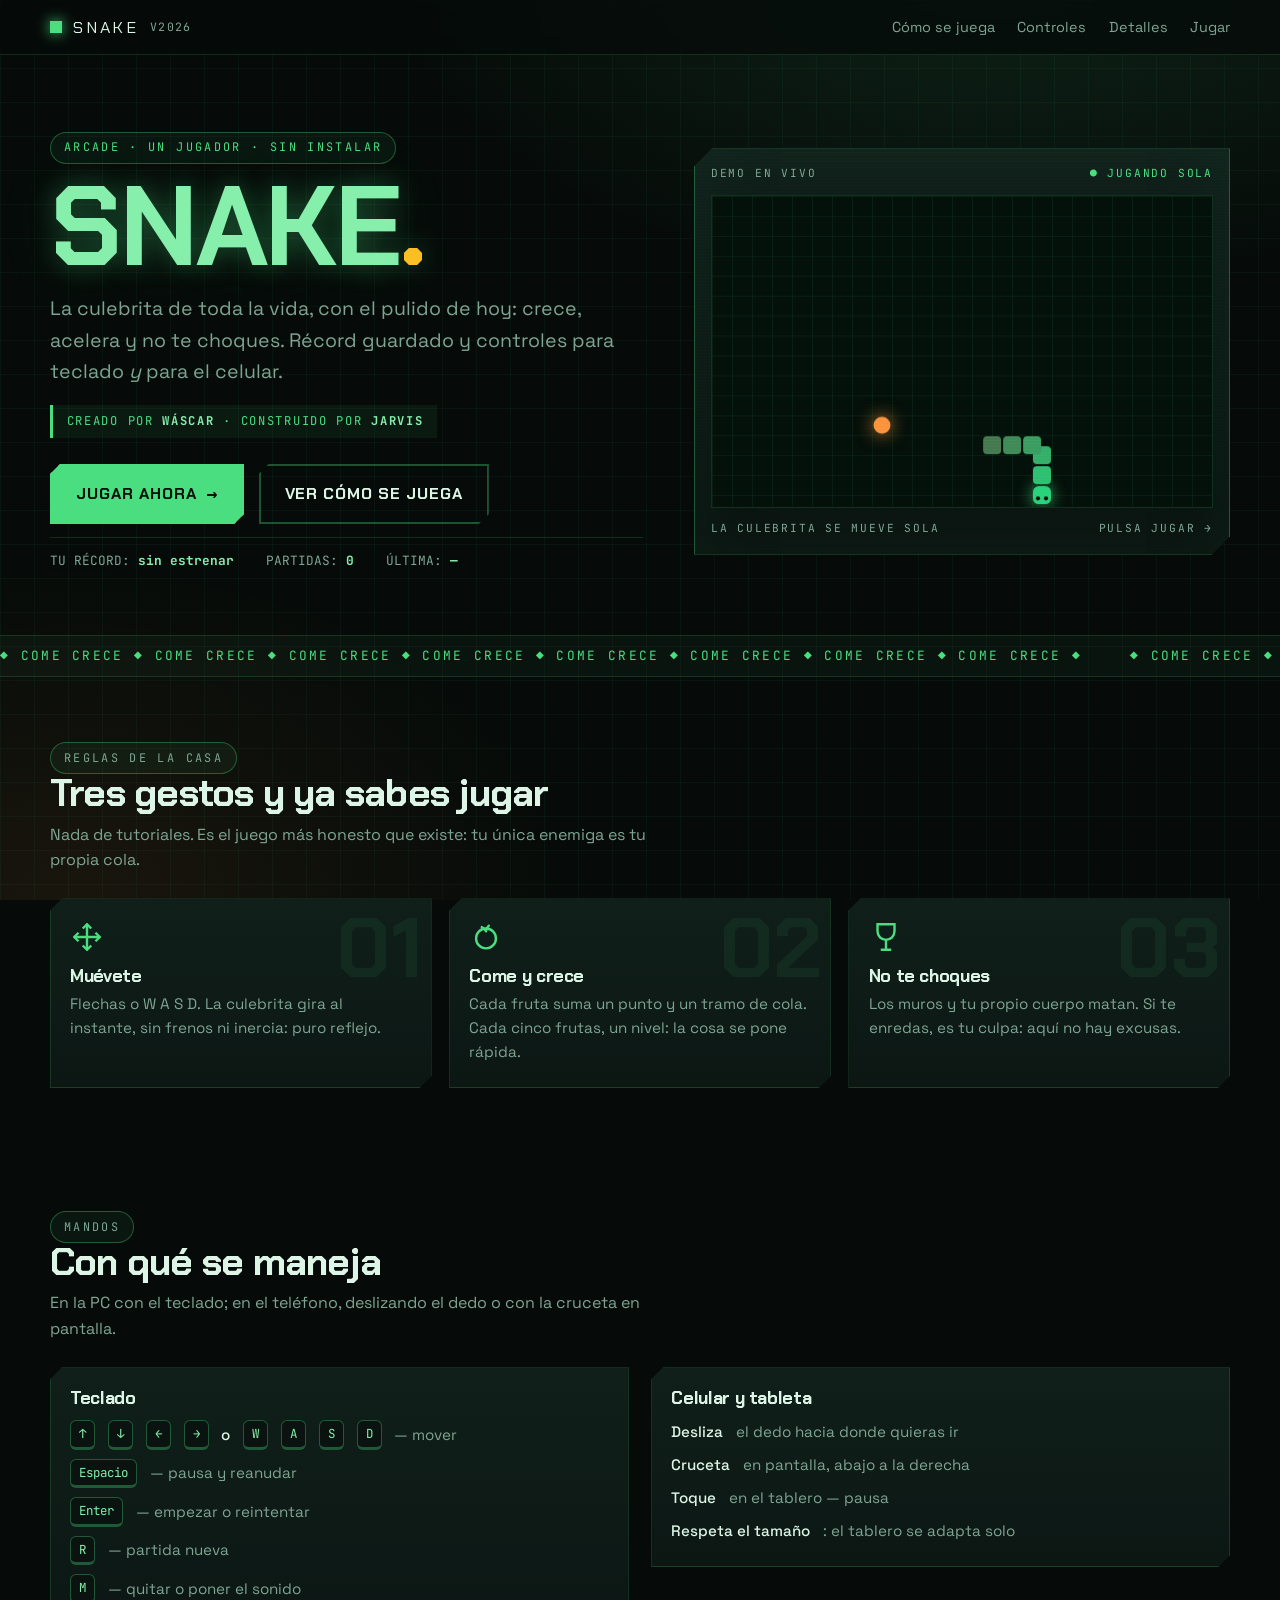
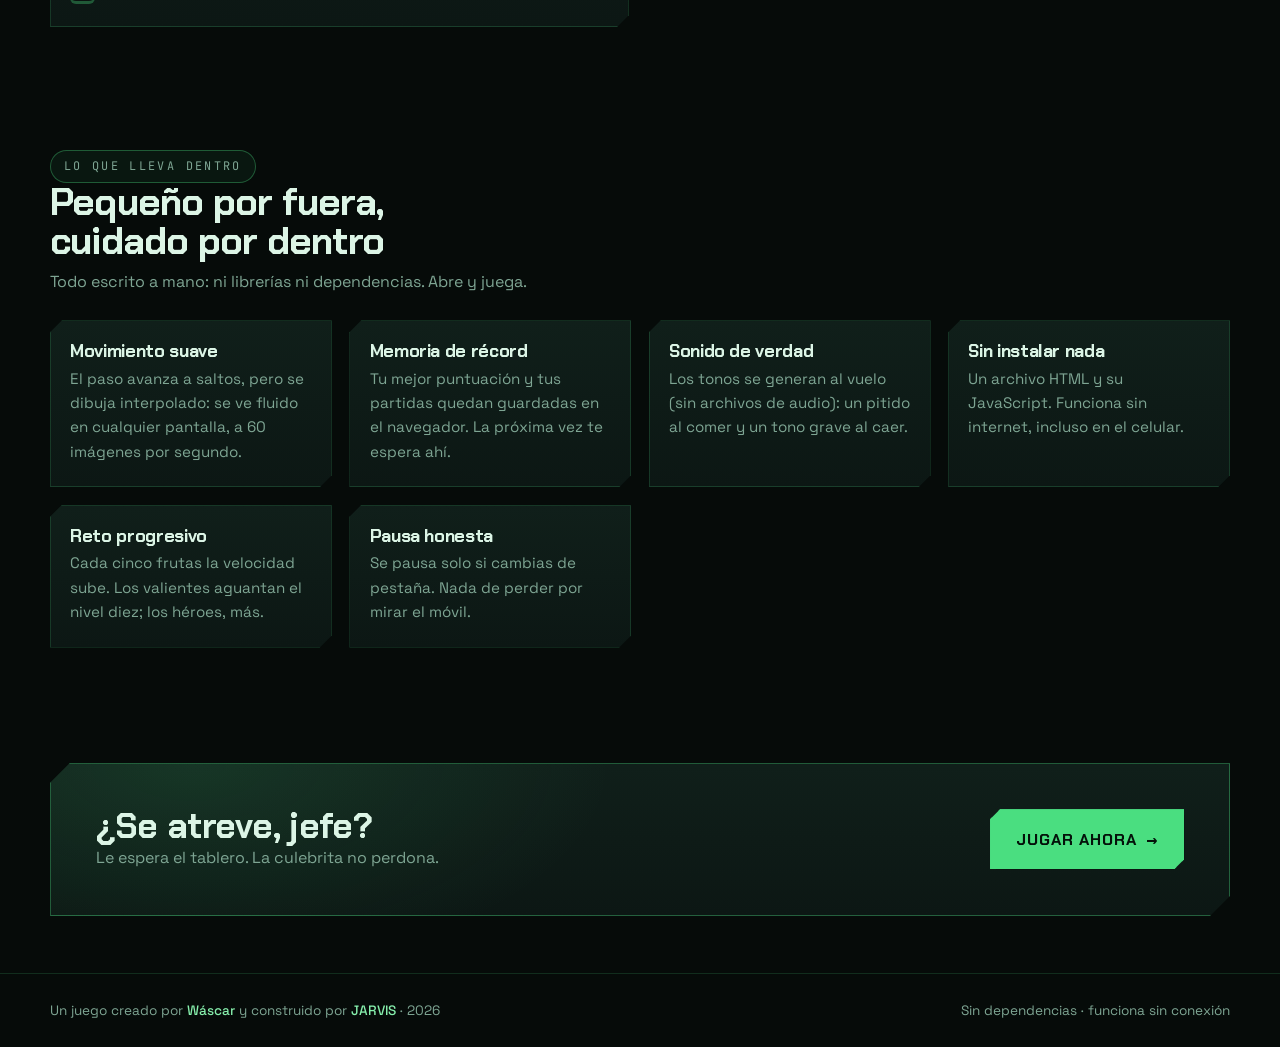
==== index.html @ d571e1b0 "SNAKE - La Culebrita: juego completo con presentacion, creado por Wascar y JARVIS" ====
<!DOCTYPE html>
<html lang="es">
<head>
<meta charset="utf-8">
<meta name="viewport" content="width=device-width, initial-scale=1">
<title>SNAKE · La Culebrita — juega ya</title>
<meta name="description" content="La culebrita clásica, pulida: velocidad progresiva, récord guardado y controles para teclado y celular. Un juego de JARVIS.">
<meta name="theme-color" content="#060b09">
<link rel="preconnect" href="https://fonts.googleapis.com">
<link rel="preconnect" href="https://fonts.gstatic.com" crossorigin>
<link href="https://fonts.googleapis.com/css2?family=Chakra+Petch:wght@600;700&family=Space+Grotesk:wght@400;500;700&family=JetBrains+Mono:wght@400;700&display=swap" rel="stylesheet">
<link rel="stylesheet" href="css/estilos.css">
<link rel="icon" href="data:image/svg+xml,<svg xmlns='http://www.w3.org/2000/svg' viewBox='0 0 100 100'><text y='.9em' font-size='90'>🐍</text></svg>">
</head>
<body>

<header class="barra">
  <div class="envoltura barra-interna">
    <p class="marca"><span class="punto" aria-hidden="true"></span> SNAKE <span style="color:var(--tenue);font-family:var(--mono);font-size:.72rem;letter-spacing:.12em">v2026</span></p>
    <nav aria-label="Secciones">
      <a href="#como">Cómo se juega</a>
      <a href="#controles">Controles</a>
      <a href="#detalles">Detalles</a>
      <a href="juego.html">Jugar</a>
    </nav>
  </div>
</header>

<main>
  <!-- ===== HERO ===== -->
  <section class="envoltura heroe">
    <div class="aparece">
      <p class="etiqueta">Arcade · un jugador · sin instalar</p>
      <h1 class="titulo-grande">SNAKE<span>.</span></h1>
      <p class="bajada">
        La culebrita de toda la vida, con el pulido de hoy: crece, acelera y no te
        choques. Récord guardado y controles para teclado <em>y</em> para el celular.
      </p>

      <p class="firma">
        Creado por <strong>Wáscar</strong> · construido por <strong>JARVIS</strong>
      </p>

      <div class="acciones">
        <a class="boton" href="juego.html">
          Jugar ahora <span class="flecha" aria-hidden="true">→</span>
        </a>
        <a class="boton secundario" href="#como">Ver cómo se juega</a>
      </div>

      <div class="tira-datos">
        <span>TU RÉCORD: <b id="dato-record">—</b></span>
        <span>PARTIDAS: <b id="dato-partidas">0</b></span>
        <span>ÚLTIMA: <b id="dato-ultima">—</b></span>
      </div>
    </div>

    <div class="marco-demo aparece retardo-2">
      <div class="rotulo">
        <span>demo en vivo</span>
        <span class="vivo">● jugando sola</span>
      </div>
      <canvas id="demo" width="640" height="400" aria-label="Demostración automática del juego de la culebrita"></canvas>
      <div class="rotulo" style="padding-top:.7rem;padding-bottom:0">
        <span>la culebrita se mueve sola</span>
        <span>pulsa jugar →</span>
      </div>
    </div>
  </section>

  <!-- ===== CINTA ===== -->
  <div class="cinta" aria-hidden="true">
    <div class="cinta-interna" id="cinta">
      <span>◆ come crece ◆ come crece ◆ come crece ◆ come crece ◆ come crece ◆ come crece ◆ come crece ◆ come crece ◆</span>
      <span>◆ come crece ◆ come crece ◆ come crece ◆ come crece ◆ come crece ◆ come crece ◆ come crece ◆ come crece ◆</span>
    </div>
  </div>

  <!-- ===== CÓMO SE JUEGA ===== -->
  <section class="envoltura" id="como">
    <div class="cabeza-seccion">
      <p class="etiqueta">Reglas de la casa</p>
      <h2>Tres gestos y ya sabes jugar</h2>
      <p>Nada de tutoriales. Es el juego más honesto que existe: tu única enemiga es tu propia cola.</p>
    </div>

    <div class="rejilla-3">
      <article class="tarjeta">
        <span class="numero" aria-hidden="true">01</span>
        <svg class="icono" viewBox="0 0 24 24" fill="none" stroke="currentColor" stroke-width="1.7" aria-hidden="true">
          <path d="M12 3v18M3 12h18" stroke-linecap="round"/>
          <path d="M12 3l-3 3M12 3l3 3M12 21l-3-3M12 21l3-3M3 12l3-3M3 12l3 3M21 12l-3-3M21 12l-3 3"/>
        </svg>
        <h3>Muévete</h3>
        <p>Flechas o W A S D. La culebrita gira al instante, sin frenos ni inercia: puro reflejo.</p>
      </article>

      <article class="tarjeta">
        <span class="numero" aria-hidden="true">02</span>
        <svg class="icono" viewBox="0 0 24 24" fill="none" stroke="currentColor" stroke-width="1.7" aria-hidden="true">
          <circle cx="12" cy="13" r="7"/><path d="M12 8c0-2 1-3 2-4M12 8c-.6-1.6-1.6-2.4-3-3" stroke-linecap="round"/>
        </svg>
        <h3>Come y crece</h3>
        <p>Cada fruta suma un punto y un tramo de cola. Cada cinco frutas, un nivel: la cosa se pone rápida.</p>
      </article>

      <article class="tarjeta">
        <span class="numero" aria-hidden="true">03</span>
        <svg class="icono" viewBox="0 0 24 24" fill="none" stroke="currentColor" stroke-width="1.7" aria-hidden="true">
          <path d="M6 3h12v5a6 6 0 0 1-12 0V3Z"/><path d="M9 21h6M12 14v7" stroke-linecap="round"/>
        </svg>
        <h3>No te choques</h3>
        <p>Los muros y tu propio cuerpo matan. Si te enredas, es tu culpa: aquí no hay excusas.</p>
      </article>
    </div>
  </section>

  <!-- ===== CONTROLES ===== -->
  <section class="envoltura" id="controles">
    <div class="cabeza-seccion">
      <p class="etiqueta">Mandos</p>
      <h2>Con qué se maneja</h2>
      <p>En la PC con el teclado; en el teléfono, deslizando el dedo o con la cruceta en pantalla.</p>
    </div>

    <div class="rejilla-2">
      <div class="tarjeta">
        <h3>Teclado</h3>
        <ul class="lista-teclas" style="margin-top:.8rem">
          <li><kbd>↑</kbd><kbd>↓</kbd><kbd>←</kbd><kbd>→</kbd> <b>o</b> <kbd>W</kbd><kbd>A</kbd><kbd>S</kbd><kbd>D</kbd> — mover</li>
          <li><kbd>Espacio</kbd> — pausa y reanudar</li>
          <li><kbd>Enter</kbd> — empezar o reintentar</li>
          <li><kbd>R</kbd> — partida nueva</li>
          <li><kbd>M</kbd> — quitar o poner el sonido</li>
        </ul>
      </div>
      <div class="tarjeta">
        <h3>Celular y tableta</h3>
        <ul class="lista-teclas" style="margin-top:.8rem">
          <li><b>Desliza</b> el dedo hacia donde quieras ir</li>
          <li><b>Cruceta</b> en pantalla, abajo a la derecha</li>
          <li><b>Toque</b> en el tablero — pausa</li>
          <li><b>Respeta el tamaño</b>: el tablero se adapta solo</li>
        </ul>
      </div>
    </div>
  </section>

  <!-- ===== DETALLES ===== -->
  <section class="envoltura" id="detalles">
    <div class="cabeza-seccion">
      <p class="etiqueta">Lo que lleva dentro</p>
      <h2>Pequeño por fuera, cuidado por dentro</h2>
      <p>Todo escrito a mano: ni librerías ni dependencias. Abre y juega.</p>
    </div>

    <div class="rejilla-3">
      <article class="tarjeta">
        <h3>Movimiento suave</h3>
        <p>El paso avanza a saltos, pero se dibuja interpolado: se ve fluido en cualquier pantalla, a 60 imágenes por segundo.</p>
      </article>
      <article class="tarjeta">
        <h3>Memoria de récord</h3>
        <p>Tu mejor puntuación y tus partidas quedan guardadas en el navegador. La próxima vez te espera ahí.</p>
      </article>
      <article class="tarjeta">
        <h3>Sonido de verdad</h3>
        <p>Los tonos se generan al vuelo (sin archivos de audio): un pitido al comer y un tono grave al caer.</p>
      </article>
      <article class="tarjeta">
        <h3>Sin instalar nada</h3>
        <p>Un archivo HTML y su JavaScript. Funciona sin internet, incluso en el celular.</p>
      </article>
      <article class="tarjeta">
        <h3>Reto progresivo</h3>
        <p>Cada cinco frutas la velocidad sube. Los valientes aguantan el nivel diez; los héroes, más.</p>
      </article>
      <article class="tarjeta">
        <h3>Pausa honesta</h3>
        <p>Se pausa solo si cambias de pestaña. Nada de perder por mirar el móvil.</p>
      </article>
    </div>
  </section>

  <!-- ===== CTA ===== -->
  <section class="envoltura">
    <div class="cta-final">
      <div>
        <h2>¿Se atreve, jefe?</h2>
        <p>Le espera el tablero. La culebrita no perdona.</p>
      </div>
      <a class="boton" href="juego.html">Jugar ahora <span class="flecha" aria-hidden="true">→</span></a>
    </div>
  </section>
</main>

<footer class="pie">
  <div class="envoltura pie-interno">
    <span>Un juego creado por <strong>Wáscar</strong> y construido por <strong>JARVIS</strong> · 2026</span>
    <span>Sin dependencias · funciona sin conexión</span>
  </div>
</footer>

<script src="js/demo.js" defer></script>
</body>
</html>
---- css/estilos.css ----
/* ============================================================
   SNAKE · La Culebrita — hoja de estilos de la presentación
   Tema: "fósforo" (arcade de fósforo verde, reinterpretado)
   ============================================================ */

@layer reset, base, layout, comps, util;

/* ---------- reset ---------- */
@layer reset {
  *, *::before, *::after { box-sizing: border-box; }
  * { margin: 0; padding: 0; }
  html { -webkit-text-size-adjust: 100%; }
  img, canvas, svg { display: block; max-width: 100%; }
  button, a { font: inherit; color: inherit; }
  ul { list-style: none; }
}

/* ---------- variables y base ---------- */
@layer base {
  :root {
    --fondo:        #060b09;
    --fondo-2:      #0a1310;
    --panel:        #0c1714;
    --panel-alto:   #101f1a;
    --fosforo:      #4ade80;
    --fosforo-suave:#86efac;
    --fosforo-hondo: #14532d;
    --ambar:        #fbbf24;
    --naranja:      #fb923c;
    --texto:        #dcf5e6;
    --tenue:        #7ea593;
    --linea:        rgba(74, 222, 128, .16);
    --linea-fuerte: rgba(74, 222, 128, .34);
    --sombra-dura:  6px 6px 0 rgba(4, 10, 7, .9);
    --display: "Chakra Petch", "Segoe UI", sans-serif;
    --cuerpo:  "Space Grotesk", "Segoe UI", system-ui, sans-serif;
    --mono:    "JetBrains Mono", ui-monospace, "Cascadia Mono", monospace;
  }

  html { scroll-behavior: smooth; }

  body {
    font-family: var(--cuerpo);
    color: var(--texto);
    background: var(--fondo);
    line-height: 1.6;
    overflow-x: hidden;
    touch-action: manipulation;      /* sin zoom por doble toque en el móvil */
    /* fondo: rejilla sutil + dos manchas de fósforo */
    background-image:
      radial-gradient(900px 520px at 78% -8%, rgba(74, 222, 128, .13), transparent 70%),
      radial-gradient(700px 480px at 6% 100%, rgba(251, 146, 60, .08), transparent 70%),
      linear-gradient(rgba(74, 222, 128, .045) 1px, transparent 1px),
      linear-gradient(90deg, rgba(74, 222, 128, .045) 1px, transparent 1px);
    background-size: auto, auto, 34px 34px, 34px 34px;
    background-attachment: fixed;
  }

  h1, h2, h3 {
    font-family: var(--display);
    font-weight: 700;
    line-height: 1.02;
    letter-spacing: -.02em;
    text-wrap: balance;
  }

  a { text-decoration: none; }

  ::selection { background: var(--fosforo); color: #04120a; }

  :focus-visible {
    outline: 3px solid var(--ambar);
    outline-offset: 3px;
    border-radius: 2px;
  }
}

/* ---------- layout ---------- */
@layer layout {
  .envoltura {
    width: min(1180px, 100% - 2.5rem);
    margin-inline: auto;
  }

  header.barra {
    position: sticky;
    top: 0;
    z-index: 20;
    backdrop-filter: blur(10px);
    background: color-mix(in srgb, var(--fondo) 78%, transparent);
    border-bottom: 1px solid var(--linea);
  }

  .barra-interna {
    display: flex;
    align-items: center;
    justify-content: space-between;
    gap: 1rem;
    padding-block: .85rem;
  }

  .marca {
    display: flex;
    align-items: center;
    gap: .7rem;
    font-family: var(--display);
    font-size: 1.05rem;
    letter-spacing: .16em;
    text-transform: uppercase;
  }

  .marca .punto {
    width: 12px; height: 12px;
    background: var(--fosforo);
    box-shadow: 0 0 14px var(--fosforo);
    animation: latido 2.4s ease-in-out infinite;
  }

  .barra nav { display: flex; gap: 1.4rem; font-size: .9rem; color: var(--tenue); }
  .barra nav a { transition: color .18s ease; }
  .barra nav a:hover { color: var(--fosforo); }

  .heroe {
    display: grid;
    grid-template-columns: 1.05fr .95fr;
    align-items: center;
    gap: clamp(1.5rem, 4vw, 3.5rem);
    padding-block: clamp(2.5rem, 6vw, 5rem) clamp(2rem, 5vw, 4rem);
  }

  .rejilla-3 {
    display: grid;
    grid-template-columns: repeat(auto-fit, minmax(250px, 1fr));
    gap: 1.1rem;
  }

  .rejilla-2 {
    display: grid;
    grid-template-columns: repeat(auto-fit, minmax(300px, 1fr));
    gap: 1.4rem;
    align-items: start;
  }

  section { padding-block: clamp(2.2rem, 5vw, 3.6rem); }

  footer.pie {
    border-top: 1px solid var(--linea);
    padding-block: 1.6rem;
    color: var(--tenue);
    font-size: .85rem;
  }
  .pie-interno { display: flex; flex-wrap: wrap; gap: .8rem 1.6rem; justify-content: space-between; }
}

/* ---------- componentes ---------- */
@layer comps {
  .etiqueta {
    display: inline-flex;
    align-items: center;
    gap: .55rem;
    font-family: var(--mono);
    font-size: .74rem;
    letter-spacing: .2em;
    text-transform: uppercase;
    color: var(--fosforo);
    border: 1px solid var(--linea-fuerte);
    border-radius: 999px;
    padding: .35rem .8rem;
    background: rgba(74, 222, 128, .06);
  }

  .titulo-grande {
    font-size: clamp(3.2rem, 11vw, 7rem);
    margin-block: .35rem .2rem;
    color: var(--fosforo-suave);
    text-shadow: 0 0 26px rgba(74, 222, 128, .35), 0 0 70px rgba(74, 222, 128, .12);
  }

  .titulo-grande span { color: var(--ambar); }

  .bajada {
    font-size: clamp(1rem, 2.2vw, 1.22rem);
    color: var(--tenue);
    max-width: 46ch;
    margin-top: .6rem;
  }

  /* autoría, bien visible (orden del jefe: recalcar que el creador es Wáscar) */
  .firma {
    display: inline-block;
    margin-top: 1.1rem;
    padding: .45rem .85rem;
    border-left: 3px solid var(--fosforo);
    background: rgba(74, 222, 128, .07);
    font-family: var(--mono);
    font-size: .76rem;
    letter-spacing: .14em;
    text-transform: uppercase;
    color: var(--fosforo);
  }
  .firma strong { color: var(--fosforo-suave); }
  .pie strong { color: var(--fosforo-suave); font-weight: 500; }

  .acciones { display: flex; flex-wrap: wrap; gap: .9rem; align-items: center; margin-top: 1.6rem; }

  .boton {
    display: inline-flex;
    align-items: center;
    gap: .6rem;
    font-family: var(--display);
    font-weight: 700;
    letter-spacing: .06em;
    text-transform: uppercase;
    padding: .95rem 1.5rem;
    border: 2px solid var(--fosforo);
    background: var(--fosforo);
    color: #04120a;
    box-shadow: var(--sombra-dura);
    cursor: pointer;
    transition: transform .14s ease, box-shadow .14s ease, background .14s ease, color .14s ease;
    clip-path: polygon(10px 0, 100% 0, 100% calc(100% - 10px), calc(100% - 10px) 100%, 0 100%, 0 10px);
  }
  .boton:hover {
    transform: translate(-3px, -3px);
    box-shadow: 9px 9px 0 rgba(4, 10, 7, .9), 0 0 30px rgba(74, 222, 128, .45);
  }
  .boton:active { transform: translate(2px, 2px); box-shadow: 3px 3px 0 rgba(4, 10, 7, .9); }

  .boton.secundario {
    background: transparent;
    color: var(--texto);
    border-color: var(--linea-fuerte);
    box-shadow: none;
  }
  .boton.secundario:hover {
    border-color: var(--fosforo);
    color: var(--fosforo);
    box-shadow: 0 0 24px rgba(74, 222, 128, .22);
    transform: translateY(-2px);
  }

  .boton .flecha { transition: transform .18s ease; }
  .boton:hover .flecha { transform: translateX(4px); }

  /* marco del panel del hero con la demo */
  .marco-demo {
    position: relative;
    border: 1px solid var(--linea-fuerte);
    background: linear-gradient(180deg, var(--panel-alto), var(--fondo-2));
    box-shadow: inset 0 0 60px rgba(74, 222, 128, .05), 0 30px 60px -30px rgba(0, 0, 0, .9);
    clip-path: polygon(18px 0, 100% 0, 100% calc(100% - 18px), calc(100% - 18px) 100%, 0 100%, 0 18px);
    padding: 1rem;
  }

  .marco-demo::before {
    content: "";
    position: absolute; inset: 0;
    background: repeating-linear-gradient(180deg, rgba(255,255,255,.045) 0 1px, transparent 1px 3px);
    pointer-events: none;
    mix-blend-mode: overlay;
  }

  .marco-demo .rotulo {
    display: flex; align-items: center; justify-content: space-between;
    font-family: var(--mono); font-size: .7rem; letter-spacing: .16em;
    text-transform: uppercase; color: var(--tenue);
    padding-bottom: .7rem;
  }
  .marco-demo .rotulo .vivo { color: var(--fosforo); }

  #demo { width: 100%; aspect-ratio: 16 / 10; border: 1px solid var(--linea); background: #04100a; }

  .tira-datos {
    display: flex; flex-wrap: wrap; gap: .6rem 2rem;
    font-family: var(--mono); font-size: .8rem; color: var(--tenue);
    padding-top: .8rem; border-top: 1px solid var(--linea);
    margin-top: .8rem;
  }
  .tira-datos b { color: var(--fosforo-suave); font-weight: 700; }

  .cabeza-seccion { max-width: 62ch; margin-bottom: 1.6rem; }
  .cabeza-seccion h2 { font-size: clamp(1.6rem, 4vw, 2.4rem); }
  .cabeza-seccion p { color: var(--tenue); margin-top: .5rem; }

  .tarjeta {
    position: relative;
    border: 1px solid var(--linea);
    background: linear-gradient(180deg, var(--panel-alto), var(--panel));
    padding: 1.3rem 1.2rem 1.4rem;
    overflow: hidden;
    transition: border-color .2s ease, transform .2s ease;
    clip-path: polygon(12px 0, 100% 0, 100% calc(100% - 12px), calc(100% - 12px) 100%, 0 100%, 0 12px);
  }
  .tarjeta:hover { border-color: var(--linea-fuerte); transform: translateY(-4px); }

  .tarjeta .numero {
    position: absolute; top: -1.1rem; right: .5rem;
    font-family: var(--display); font-size: 5.2rem; font-weight: 700;
    color: rgba(74, 222, 128, .07); pointer-events: none;
  }
  .tarjeta h3 { font-size: 1.12rem; margin-bottom: .4rem; }
  .tarjeta p { color: var(--tenue); font-size: .95rem; }
  .tarjeta .icono { width: 34px; height: 34px; margin-bottom: .8rem; color: var(--fosforo); }

  kbd {
    font-family: var(--mono); font-size: .78rem;
    background: var(--fondo-2); border: 1px solid var(--linea-fuerte);
    border-bottom-width: 3px; border-radius: 6px;
    padding: .18rem .5rem; color: var(--fosforo-suave);
  }

  .lista-teclas { display: grid; gap: .55rem; font-size: .95rem; }
  .lista-teclas li { display: flex; align-items: center; gap: .8rem; color: var(--tenue); }
  .lista-teclas li b { color: var(--texto); font-weight: 500; }

  .cta-final {
    border: 1px solid var(--linea-fuerte);
    background:
      radial-gradient(600px 300px at 12% 0%, rgba(74, 222, 128, .12), transparent 70%),
      linear-gradient(180deg, var(--panel-alto), var(--panel));
    padding: clamp(1.6rem, 4vw, 2.8rem);
    display: flex; flex-wrap: wrap; gap: 1.4rem;
    align-items: center; justify-content: space-between;
    clip-path: polygon(20px 0, 100% 0, 100% calc(100% - 20px), calc(100% - 20px) 100%, 0 100%, 0 20px);
  }
  .cta-final h2 { font-size: clamp(1.5rem, 4vw, 2.2rem); }
  .cta-final p { color: var(--tenue); }

  .cinta {
    border-block: 1px solid var(--linea);
    background: rgba(74, 222, 128, .04);
    overflow: hidden;
  }
  .cinta-interna {
    display: flex; gap: 3rem; white-space: nowrap;
    font-family: var(--mono); font-size: .8rem; letter-spacing: .18em;
    text-transform: uppercase; color: var(--fosforo);
    padding-block: .6rem;
    animation: deslizar 26s linear infinite;
  }
}

/* ---------- utilidades ---------- */
@layer util {
  .aparece { animation: surgir .7s both; }
  .retardo-1 { animation-delay: .1s; }
  .retardo-2 { animation-delay: .22s; }
  .retardo-3 { animation-delay: .34s; }
  .solo-lectores {
    position: absolute; width: 1px; height: 1px; overflow: hidden;
    clip-path: inset(50%); white-space: nowrap;
  }
}

@keyframes surgir {
  from { opacity: 0; transform: translateY(14px); }
  to   { opacity: 1; transform: none; }
}
@keyframes latido {
  0%, 100% { opacity: 1; }
  50%      { opacity: .35; }
}
@keyframes deslizar {
  from { transform: translateX(0); }
  to   { transform: translateX(-50%); }
}

@media (max-width: 880px) {
  .heroe { grid-template-columns: 1fr; }
  .barra nav { display: none; }
}

/* --- teléfono: botones cómodos con el pulgar y todo a una columna --- */
@media (max-width: 620px) {
  .envoltura { width: min(1180px, 100% - 1.6rem); }
  .barra-interna { padding-block: .6rem; }
  .marca { font-size: .9rem; }
  .titulo-grande { font-size: clamp(3.1rem, 21vw, 4.8rem); }
  .acciones { gap: .6rem; }
  .acciones .boton { flex: 1 1 100%; justify-content: center; }
  .tira-datos { gap: .3rem 1.1rem; font-size: .73rem; }
  .marco-demo { padding: .7rem; }
  #demo { aspect-ratio: 4 / 3; }
  .cta-final { padding: 1.3rem; }
  .cta-final .boton { flex: 1 1 100%; justify-content: center; }
  .pie-interno { flex-direction: column; }
}

@media (prefers-reduced-motion: reduce) {
  * { animation-duration: .001ms !important; animation-iteration-count: 1 !important; }
  html { scroll-behavior: auto; }
}
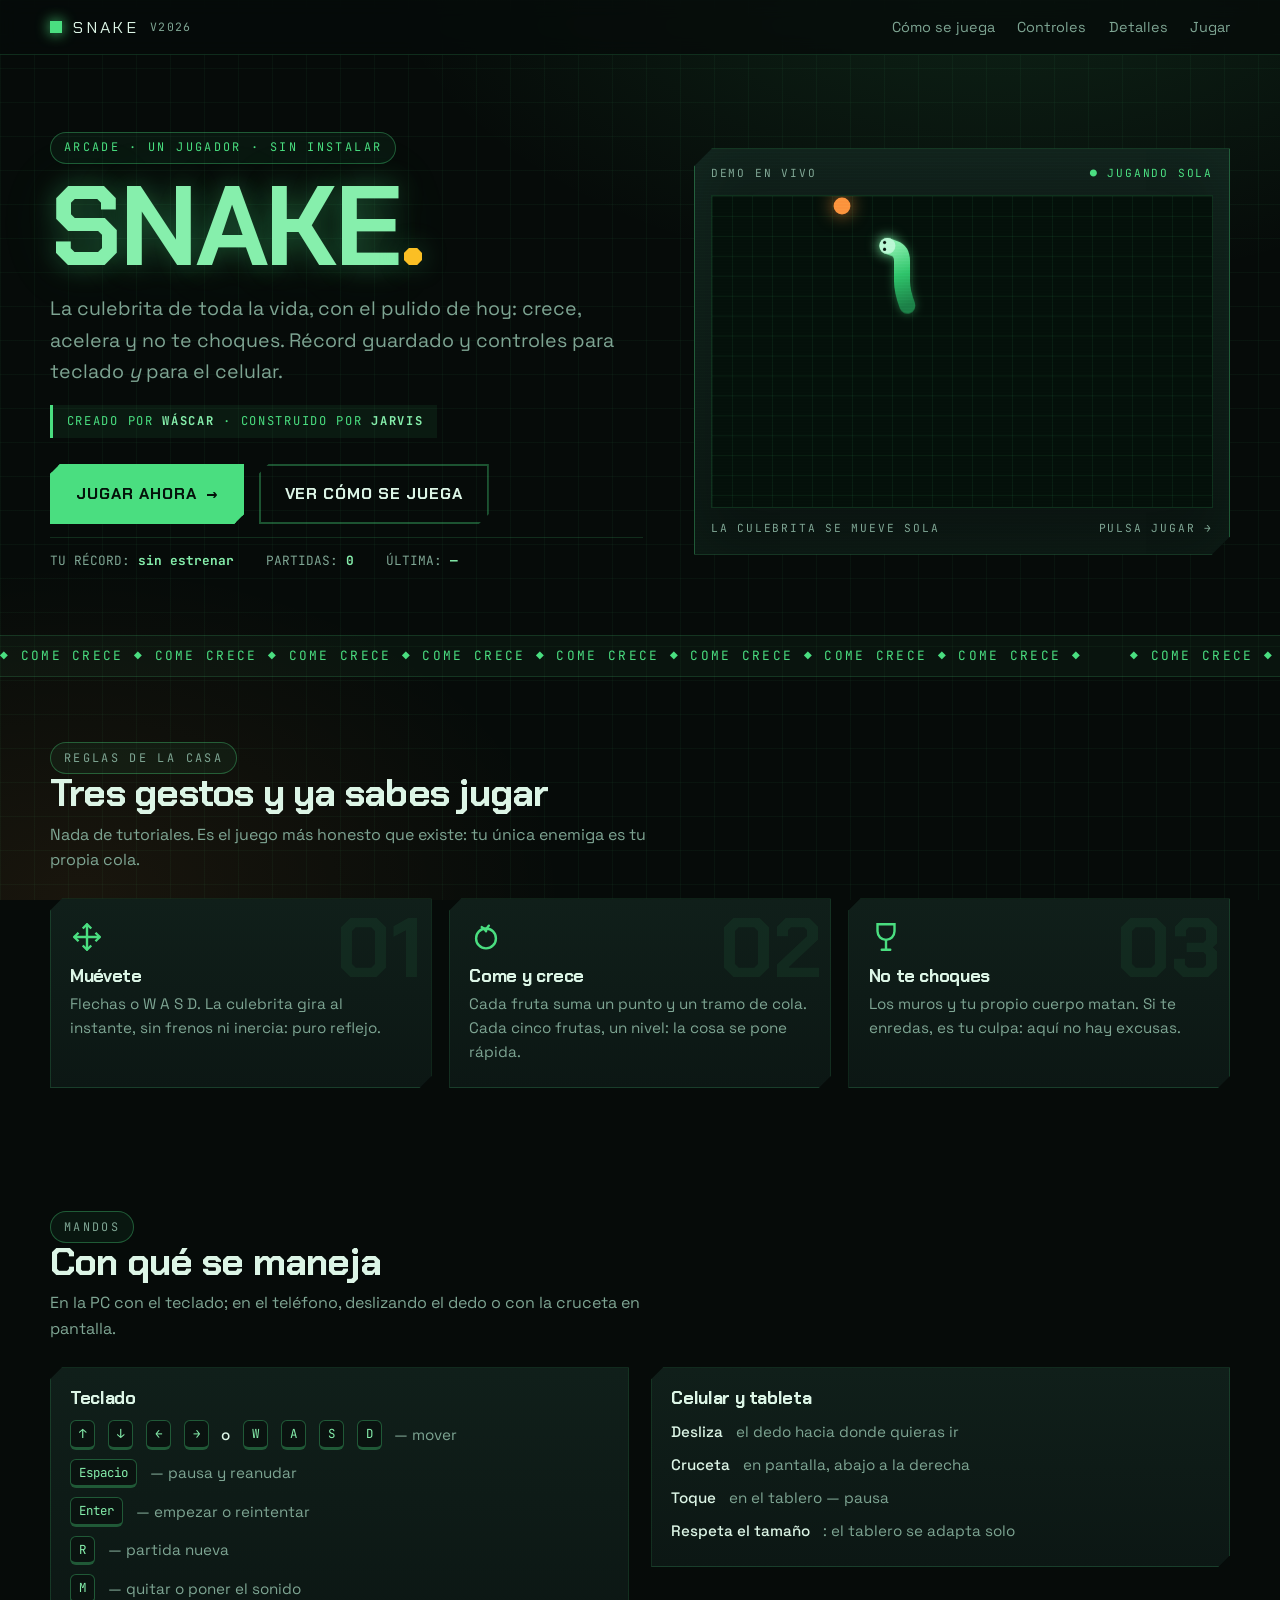
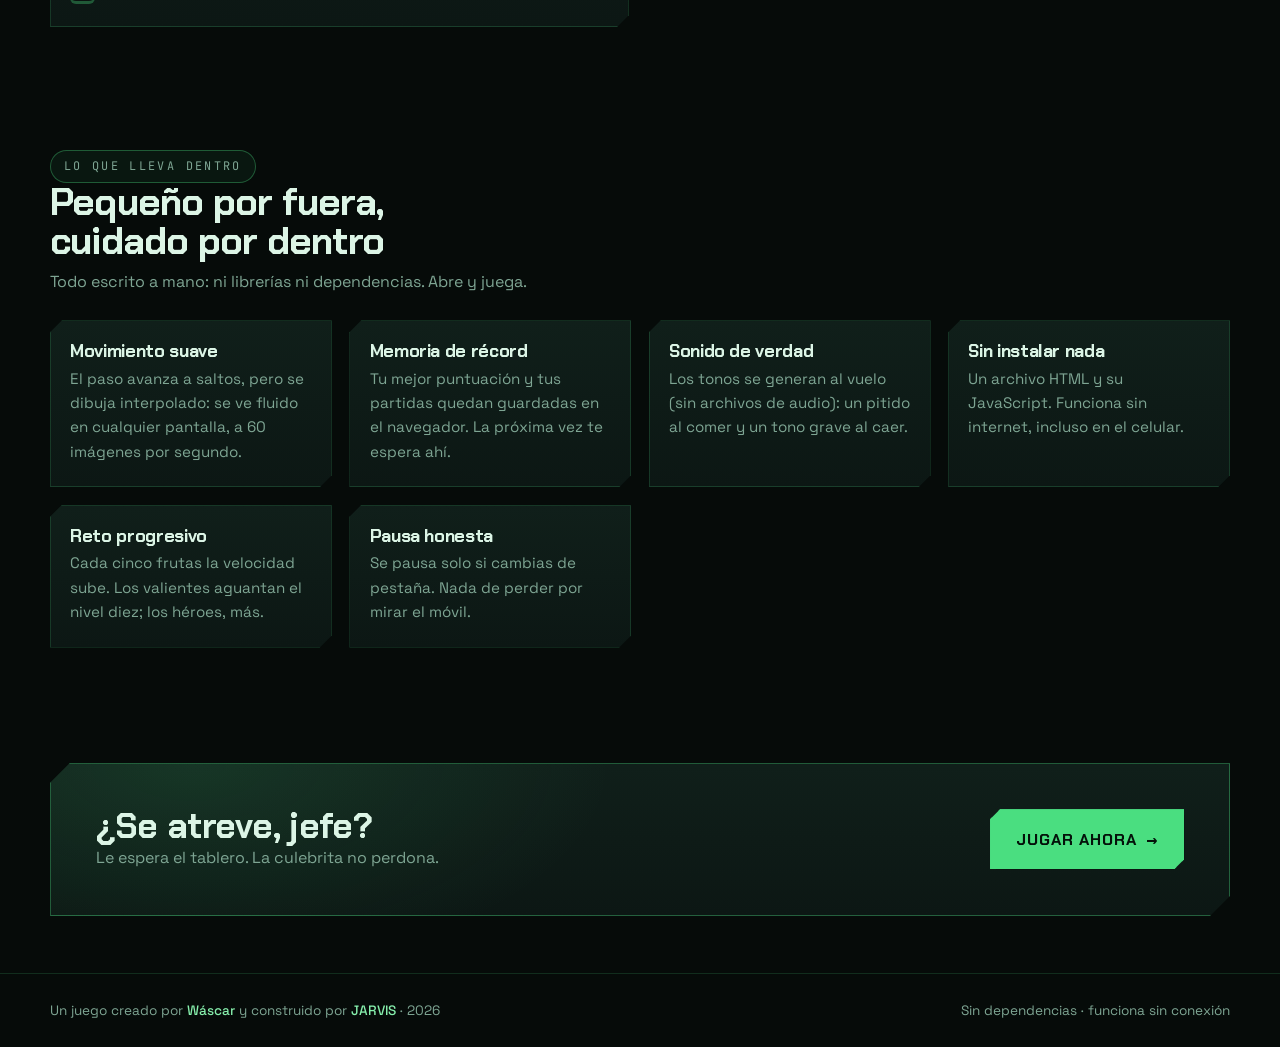
==== commit 2266db43: "Culebrita: cinta continua con curvas suaves y giro nacido en la cabeza" ====
--- a/index.html
+++ b/index.html
@@ -1,4 +1,4 @@
-<!DOCTYPE html>
+﻿<!DOCTYPE html>
 <html lang="es">
 <head>
 <meta charset="utf-8">
@@ -9,7 +9,7 @@
 <link rel="preconnect" href="https://fonts.googleapis.com">
 <link rel="preconnect" href="https://fonts.gstatic.com" crossorigin>
 <link href="https://fonts.googleapis.com/css2?family=Chakra+Petch:wght@600;700&family=Space+Grotesk:wght@400;500;700&family=JetBrains+Mono:wght@400;700&display=swap" rel="stylesheet">
-<link rel="stylesheet" href="css/estilos.css">
+<link rel="stylesheet" href="css/estilos.css?v=2">
 <link rel="icon" href="data:image/svg+xml,<svg xmlns='http://www.w3.org/2000/svg' viewBox='0 0 100 100'><text y='.9em' font-size='90'>🐍</text></svg>">
 </head>
 <body>
@@ -201,6 +201,6 @@
   </div>
 </footer>
 
-<script src="js/demo.js" defer></script>
+<script src="js/demo.js?v=2" defer></script>
 </body>
 </html>
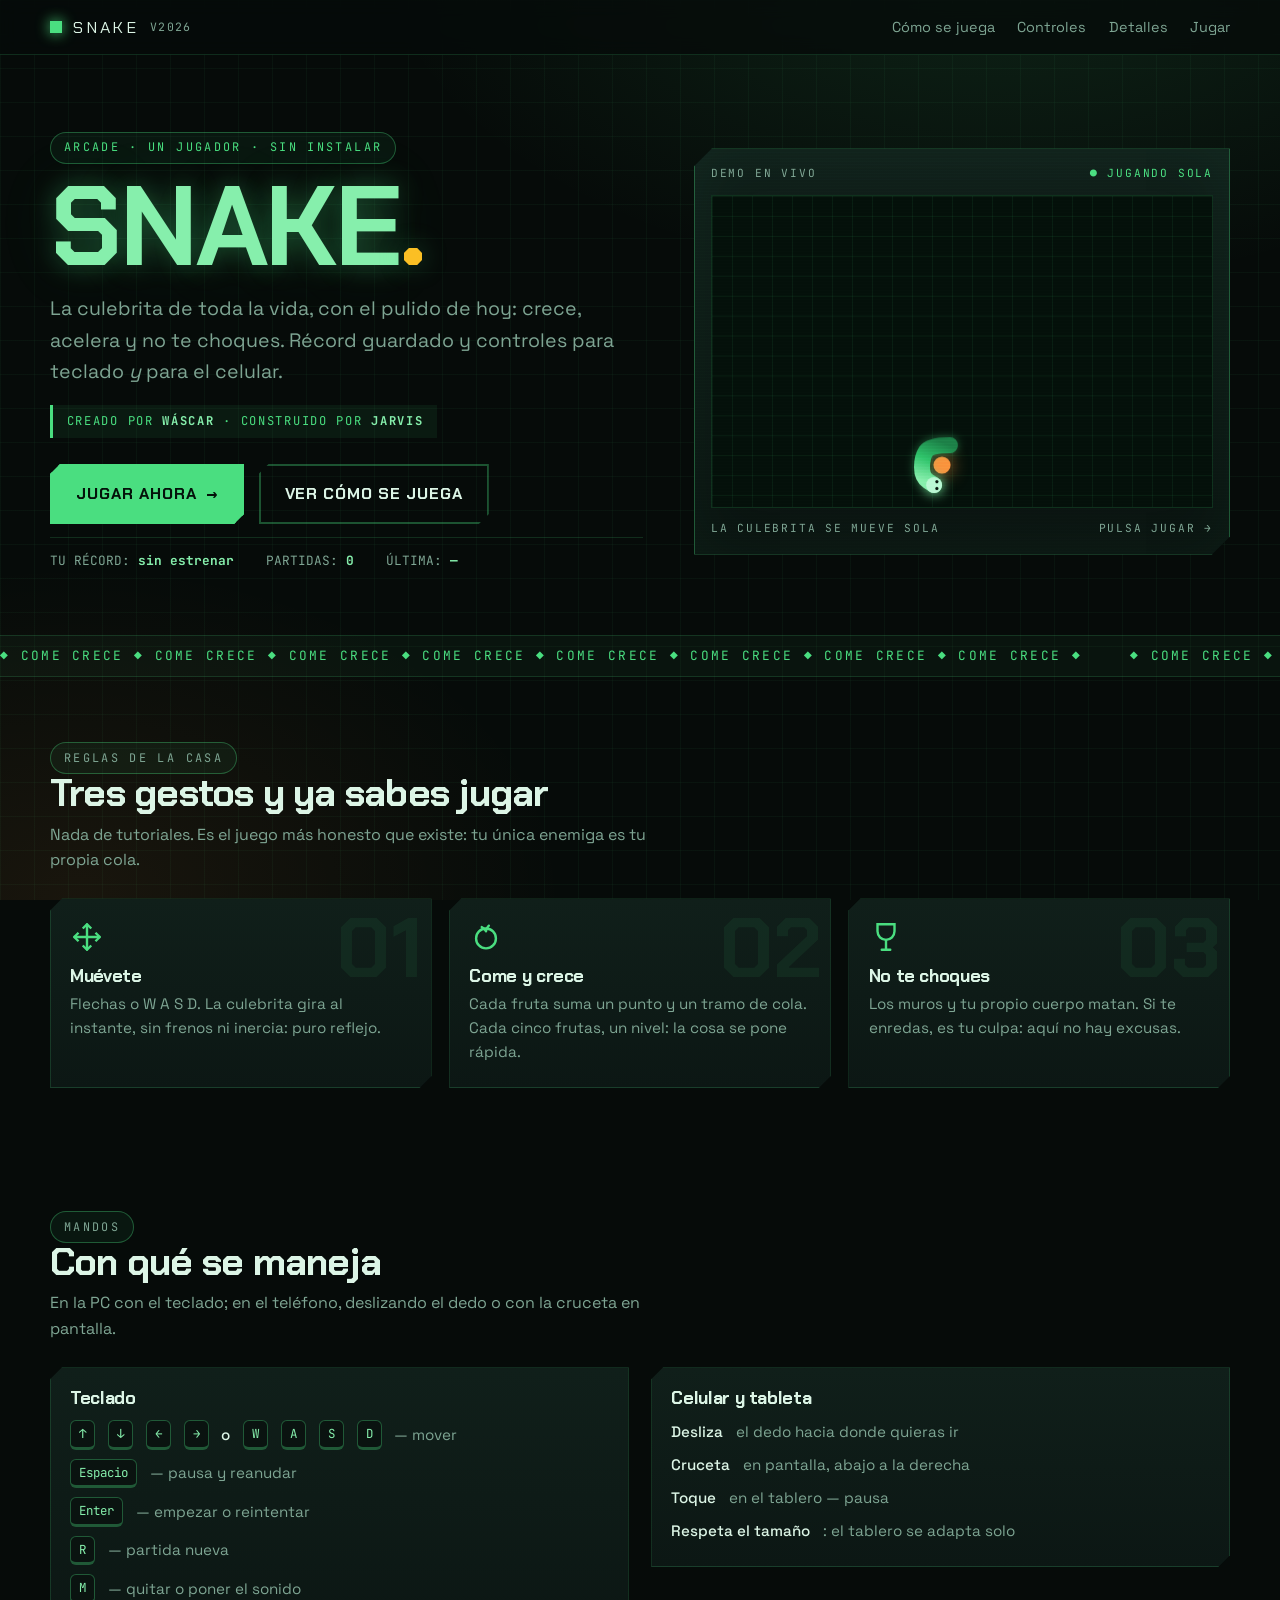
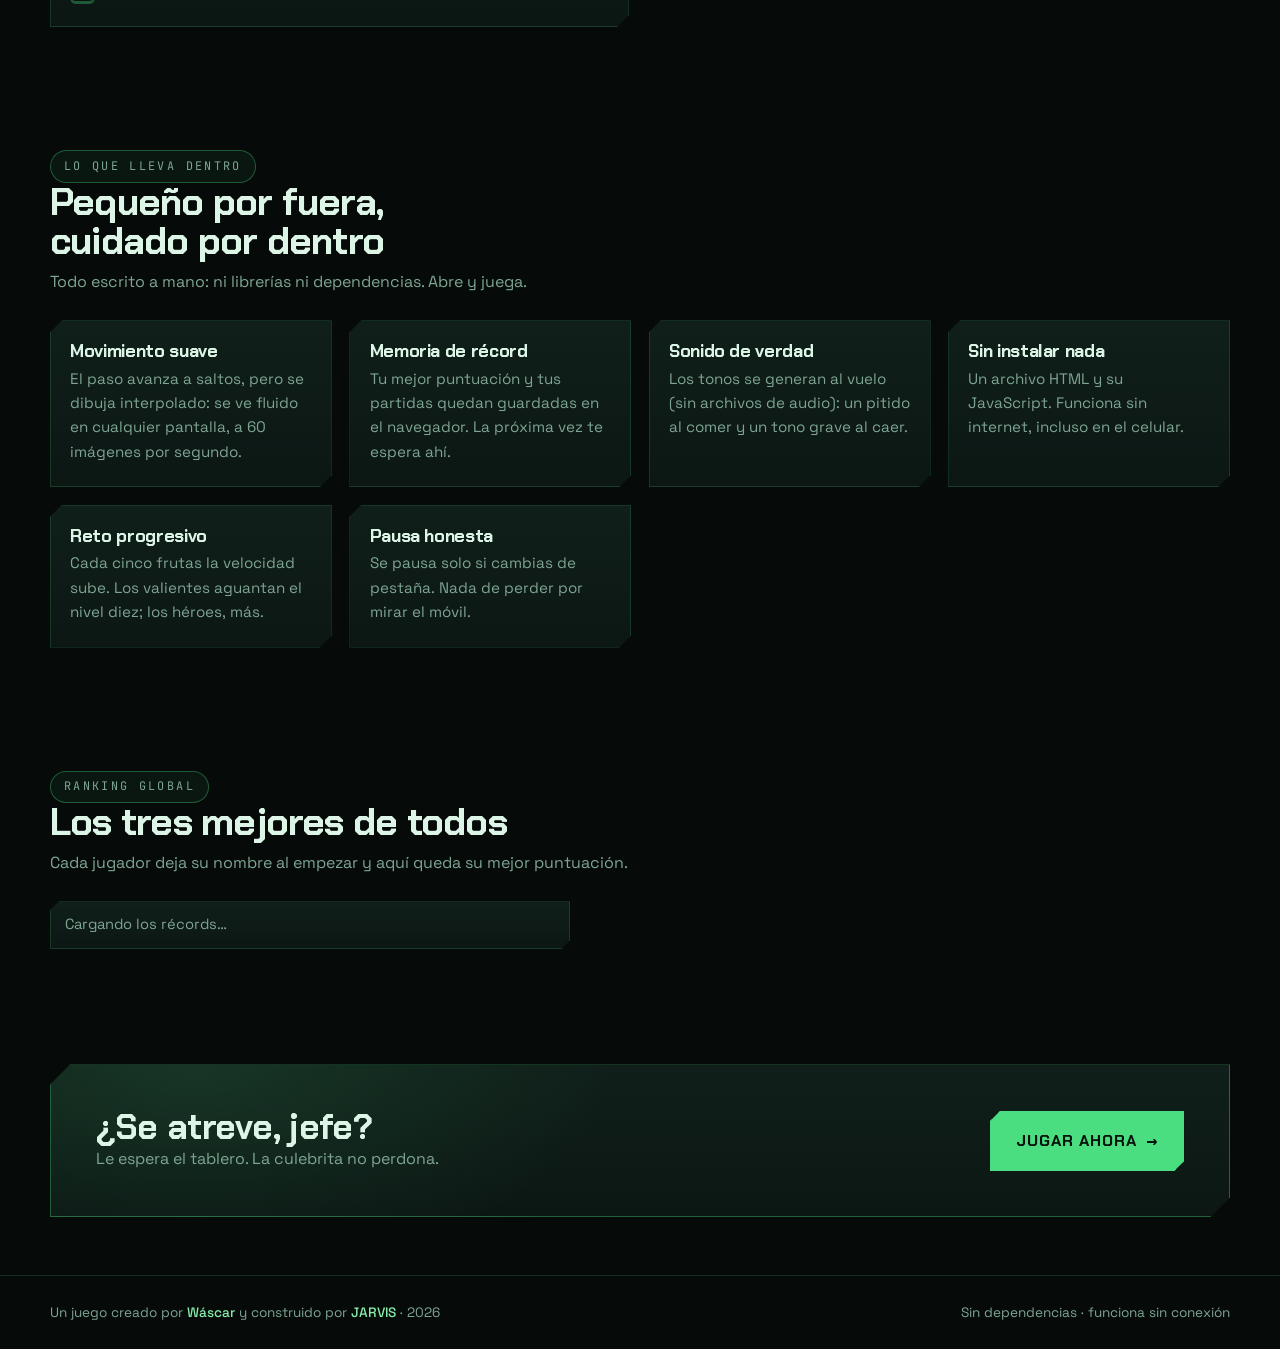
==== commit 558ce654: "Ranking global: nombre del jugador, envio del puntaje y top 10" ====
--- a/index.html
+++ b/index.html
@@ -182,6 +182,18 @@
     </div>
   </section>
 
+  <!-- ===== RÉCORDS ===== -->
+  <section class="envoltura" id="records">
+    <div class="cabeza-seccion">
+      <p class="etiqueta">Ranking global</p>
+      <h2>Los tres mejores de todos</h2>
+      <p>Cada jugador deja su nombre al empezar y aquí queda su mejor puntuación.</p>
+    </div>
+    <ul class="top3" id="portada-top">
+      <li class="vacio">Cargando los récords…</li>
+    </ul>
+  </section>
+
   <!-- ===== CTA ===== -->
   <section class="envoltura">
     <div class="cta-final">
@@ -201,6 +213,7 @@
   </div>
 </footer>
 
-<script src="js/demo.js?v=2" defer></script>
+<script src="js/ranking.js?v=3" defer></script>
+<script src="js/demo.js?v=3" defer></script>
 </body>
 </html>
--- a/css/estilos.css
+++ b/css/estilos.css
@@ -390,3 +390,29 @@
   * { animation-duration: .001ms !important; animation-iteration-count: 1 !important; }
   html { scroll-behavior: auto; }
 }
+
+/* --- top 3 de la portada (ranking global) --- */
+@layer comps {
+  .top3 {
+    list-style: none; padding: 0; margin: 0;
+    display: grid; gap: .5rem;
+    max-width: 520px;
+  }
+  .top3 li {
+    display: grid; grid-template-columns: 2.2rem 1fr auto;
+    align-items: center; gap: .7rem;
+    padding: .7rem .9rem;
+    border: 1px solid var(--linea);
+    background: linear-gradient(180deg, #101f1a, #0c1714);
+    clip-path: polygon(9px 0, 100% 0, 100% calc(100% - 9px), calc(100% - 9px) 100%, 0 100%, 0 9px);
+  }
+  .top3 li .pos { font-size: 1.1rem; }
+  .top3 li .nom {
+    font-family: var(--display); color: var(--fosforo-suave);
+    overflow: hidden; text-overflow: ellipsis; white-space: nowrap;
+  }
+  .top3 li .pts { font-family: var(--display); color: var(--ambar); }
+  .top3 li.vacio {
+    grid-template-columns: 1fr; color: var(--tenue); font-size: .92rem;
+  }
+}
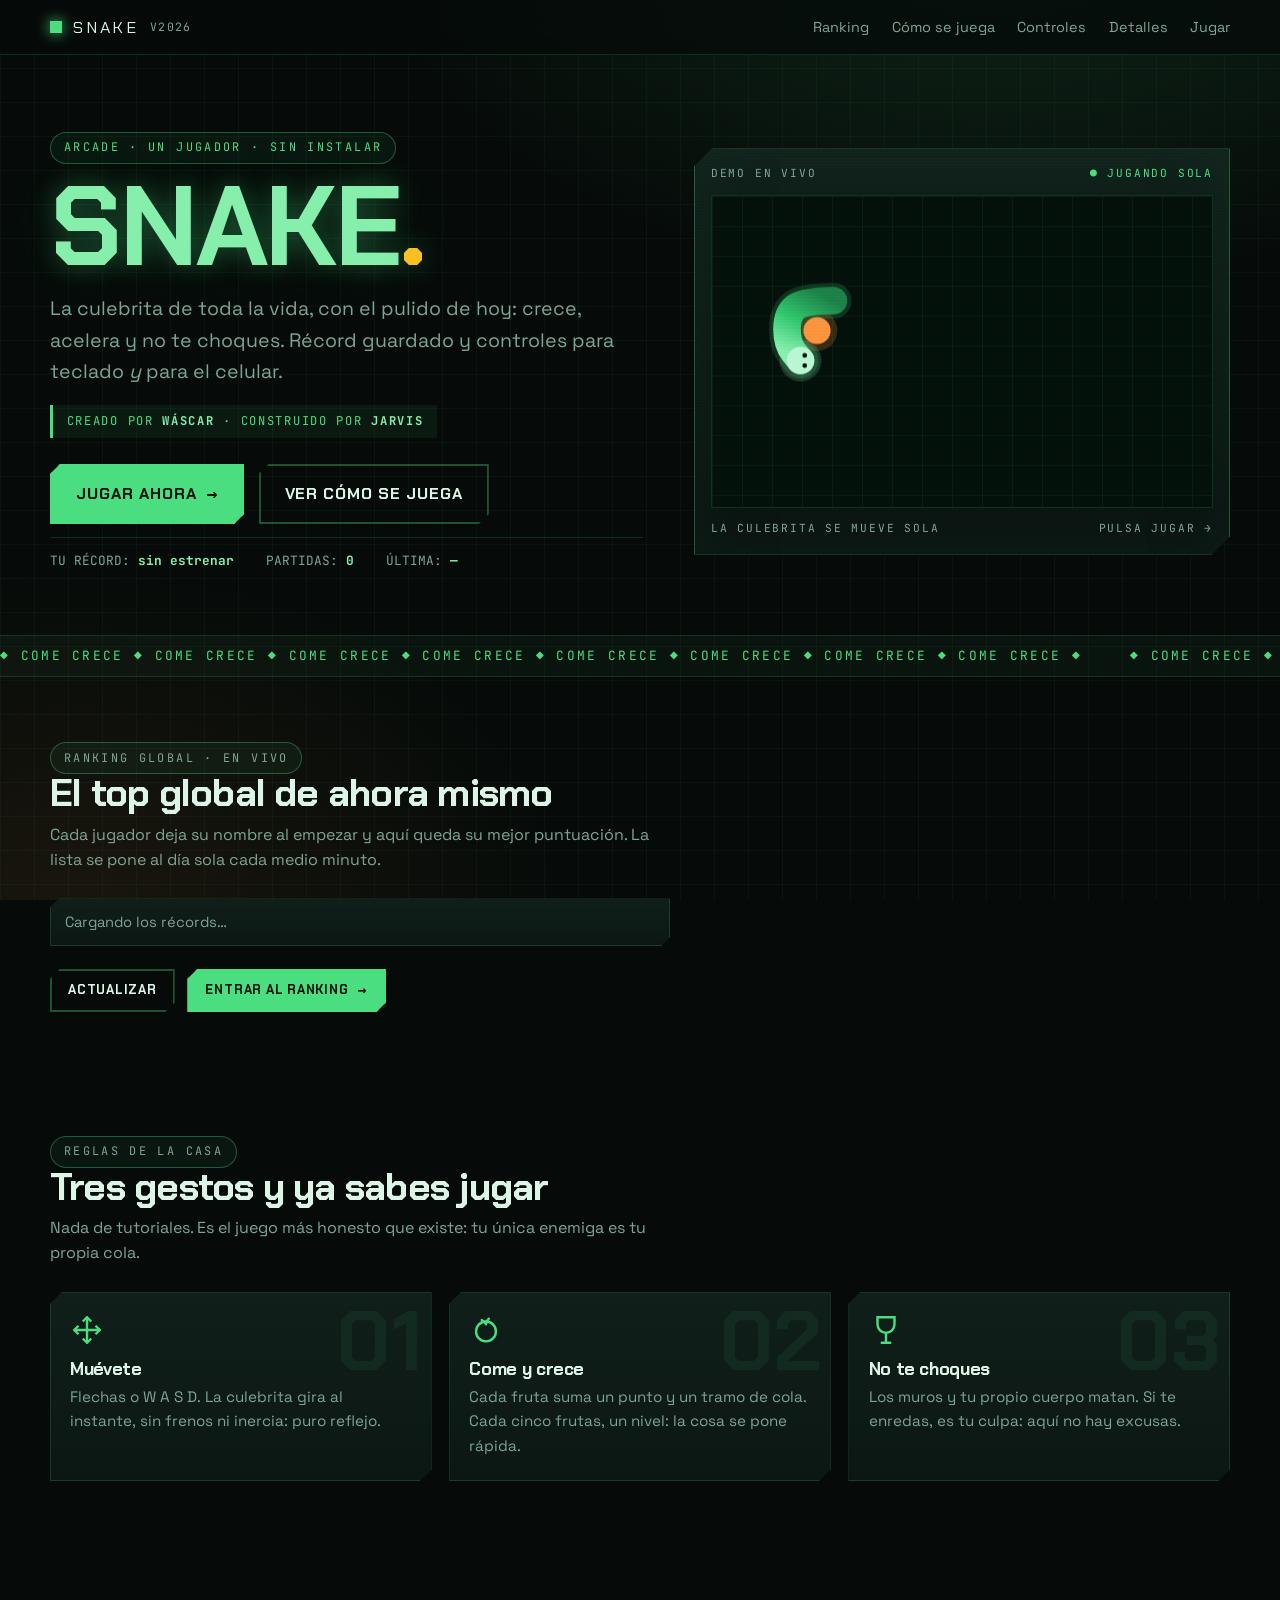
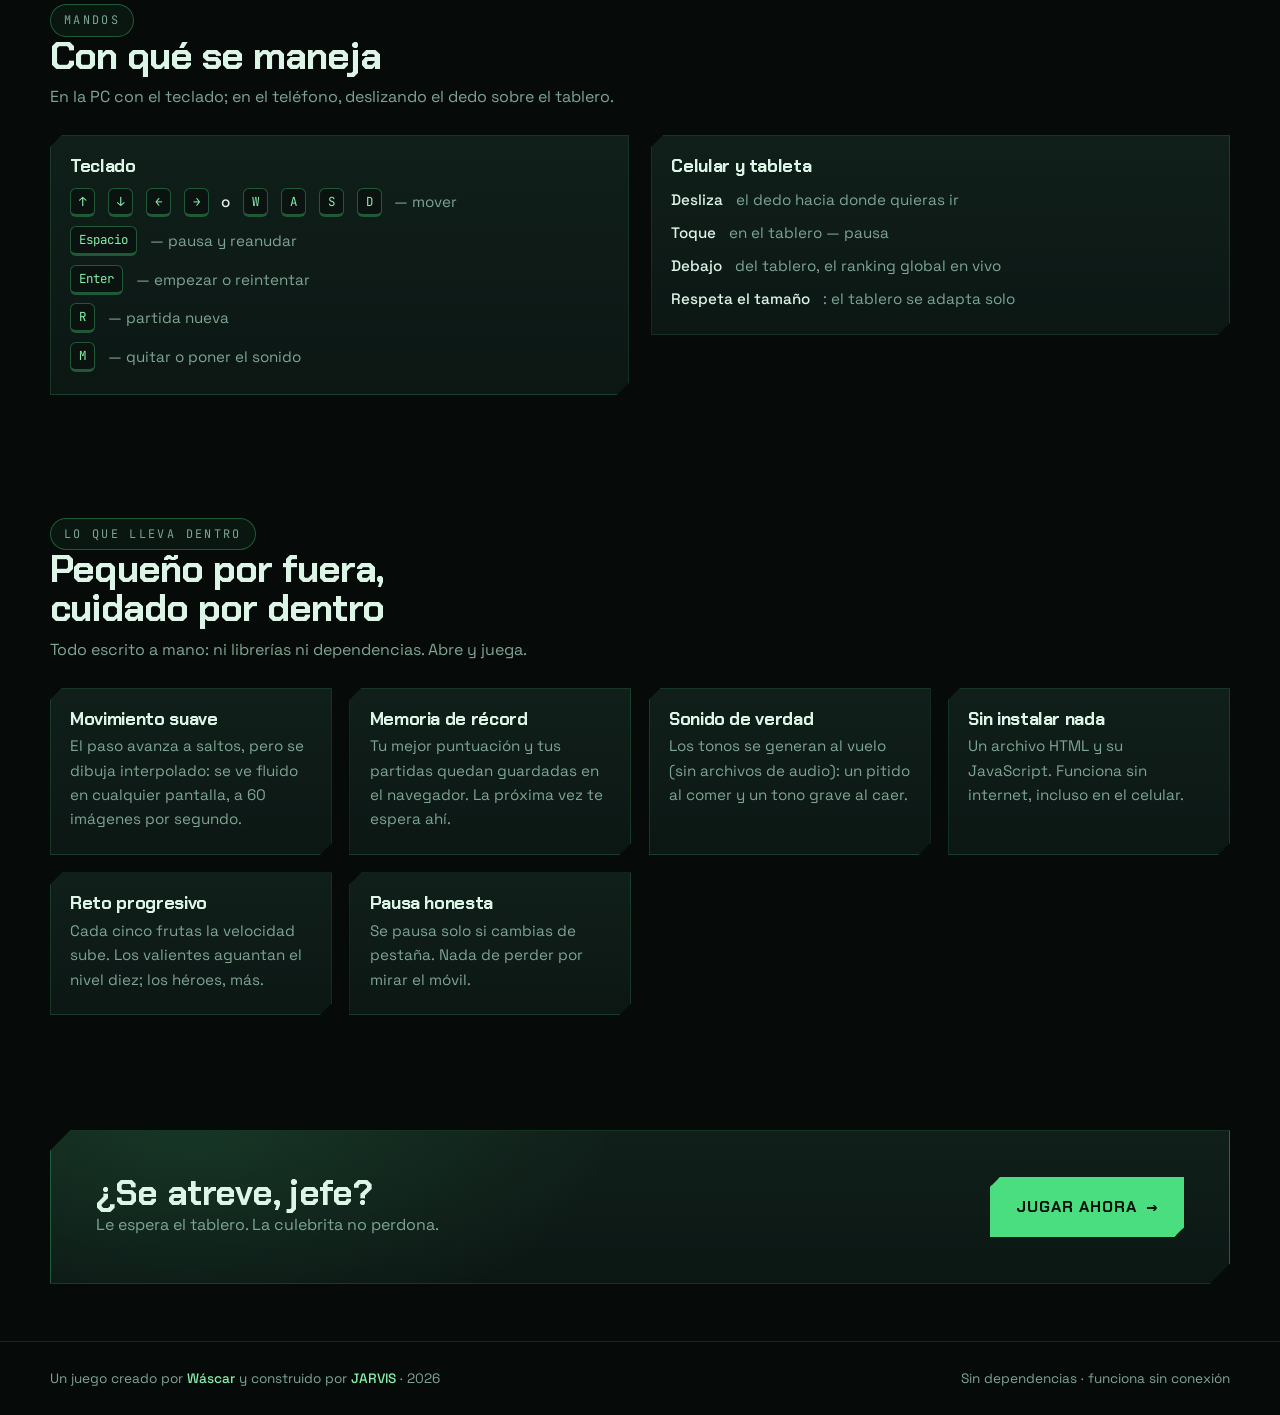
==== commit 545a6274: "Zoom grande del tablero, giro instantaneo y ranking en vivo bajo el area de juego" ====
--- a/index.html
+++ b/index.html
@@ -1,4 +1,4 @@
-﻿<!DOCTYPE html>
+<!DOCTYPE html>
 <html lang="es">
 <head>
 <meta charset="utf-8">
@@ -9,7 +9,7 @@
 <link rel="preconnect" href="https://fonts.googleapis.com">
 <link rel="preconnect" href="https://fonts.gstatic.com" crossorigin>
 <link href="https://fonts.googleapis.com/css2?family=Chakra+Petch:wght@600;700&family=Space+Grotesk:wght@400;500;700&family=JetBrains+Mono:wght@400;700&display=swap" rel="stylesheet">
-<link rel="stylesheet" href="css/estilos.css?v=2">
+<link rel="stylesheet" href="css/estilos.css?v=6">
 <link rel="icon" href="data:image/svg+xml,<svg xmlns='http://www.w3.org/2000/svg' viewBox='0 0 100 100'><text y='.9em' font-size='90'>🐍</text></svg>">
 </head>
 <body>
@@ -18,6 +18,7 @@
   <div class="envoltura barra-interna">
     <p class="marca"><span class="punto" aria-hidden="true"></span> SNAKE <span style="color:var(--tenue);font-family:var(--mono);font-size:.72rem;letter-spacing:.12em">v2026</span></p>
     <nav aria-label="Secciones">
+      <a href="#records">Ranking</a>
       <a href="#como">Cómo se juega</a>
       <a href="#controles">Controles</a>
       <a href="#detalles">Detalles</a>
@@ -76,6 +77,24 @@
     </div>
   </div>
 
+  <!-- ===== RANKING GLOBAL · en vivo =====
+       Orden del jefe (16/09/2026): bajando un poquito desde la presentación
+       aparece el top global actual. Se refresca solo, sin recargar nada. -->
+  <section class="envoltura" id="records">
+    <div class="cabeza-seccion">
+      <p class="etiqueta">Ranking global · en vivo</p>
+      <h2>El top global de ahora mismo</h2>
+      <p>Cada jugador deja su nombre al empezar y aquí queda su mejor puntuación. La lista se pone al día sola cada medio minuto.</p>
+    </div>
+    <ol class="top3" id="portada-top">
+      <li class="vacio">Cargando los récords…</li>
+    </ol>
+    <div class="fila-ranking">
+      <button class="boton secundario chico" id="btn-portada-refrescar" type="button">Actualizar</button>
+      <a class="boton chico" href="juego.html">Entrar al ranking <span class="flecha" aria-hidden="true">→</span></a>
+    </div>
+  </section>
+
   <!-- ===== CÓMO SE JUEGA ===== -->
   <section class="envoltura" id="como">
     <div class="cabeza-seccion">
@@ -120,7 +139,7 @@
     <div class="cabeza-seccion">
       <p class="etiqueta">Mandos</p>
       <h2>Con qué se maneja</h2>
-      <p>En la PC con el teclado; en el teléfono, deslizando el dedo o con la cruceta en pantalla.</p>
+      <p>En la PC con el teclado; en el teléfono, deslizando el dedo sobre el tablero.</p>
     </div>
 
     <div class="rejilla-2">
@@ -138,8 +157,8 @@
         <h3>Celular y tableta</h3>
         <ul class="lista-teclas" style="margin-top:.8rem">
           <li><b>Desliza</b> el dedo hacia donde quieras ir</li>
-          <li><b>Cruceta</b> en pantalla, abajo a la derecha</li>
           <li><b>Toque</b> en el tablero — pausa</li>
+          <li><b>Debajo</b> del tablero, el ranking global en vivo</li>
           <li><b>Respeta el tamaño</b>: el tablero se adapta solo</li>
         </ul>
       </div>
@@ -180,18 +199,6 @@
         <p>Se pausa solo si cambias de pestaña. Nada de perder por mirar el móvil.</p>
       </article>
     </div>
-  </section>
-
-  <!-- ===== RÉCORDS ===== -->
-  <section class="envoltura" id="records">
-    <div class="cabeza-seccion">
-      <p class="etiqueta">Ranking global</p>
-      <h2>Los tres mejores de todos</h2>
-      <p>Cada jugador deja su nombre al empezar y aquí queda su mejor puntuación.</p>
-    </div>
-    <ul class="top3" id="portada-top">
-      <li class="vacio">Cargando los récords…</li>
-    </ul>
   </section>
 
   <!-- ===== CTA ===== -->
@@ -213,7 +220,7 @@
   </div>
 </footer>
 
-<script src="js/ranking.js?v=3" defer></script>
-<script src="js/demo.js?v=3" defer></script>
+<script src="js/ranking.js?v=6" defer></script>
+<script src="js/demo.js?v=6" defer></script>
 </body>
 </html>
--- a/css/estilos.css
+++ b/css/estilos.css
@@ -241,6 +241,7 @@
 
   .boton .flecha { transition: transform .18s ease; }
   .boton:hover .flecha { transform: translateX(4px); }
+  .boton.chico { padding: .6rem 1rem; font-size: .8rem; }
 
   /* marco del panel del hero con la demo */
   .marco-demo {
@@ -391,12 +392,12 @@
   html { scroll-behavior: auto; }
 }
 
-/* --- top 3 de la portada (ranking global) --- */
+/* --- ranking global de la portada (va debajo de la presentación) --- */
 @layer comps {
   .top3 {
     list-style: none; padding: 0; margin: 0;
     display: grid; gap: .5rem;
-    max-width: 520px;
+    max-width: 620px;
   }
   .top3 li {
     display: grid; grid-template-columns: 2.2rem 1fr auto;
@@ -415,4 +416,12 @@
   .top3 li.vacio {
     grid-template-columns: 1fr; color: var(--tenue); font-size: .92rem;
   }
-}
+  /* la fila del que está mirando, resaltada */
+  .top3 li.yo { border-color: var(--fosforo); background: rgba(74, 222, 128, .13); }
+  .top3 li.yo .nom { color: var(--fosforo-suave); }
+
+  .fila-ranking {
+    display: flex; flex-wrap: wrap; gap: .8rem; align-items: center;
+    margin-top: 1.4rem;
+  }
+}
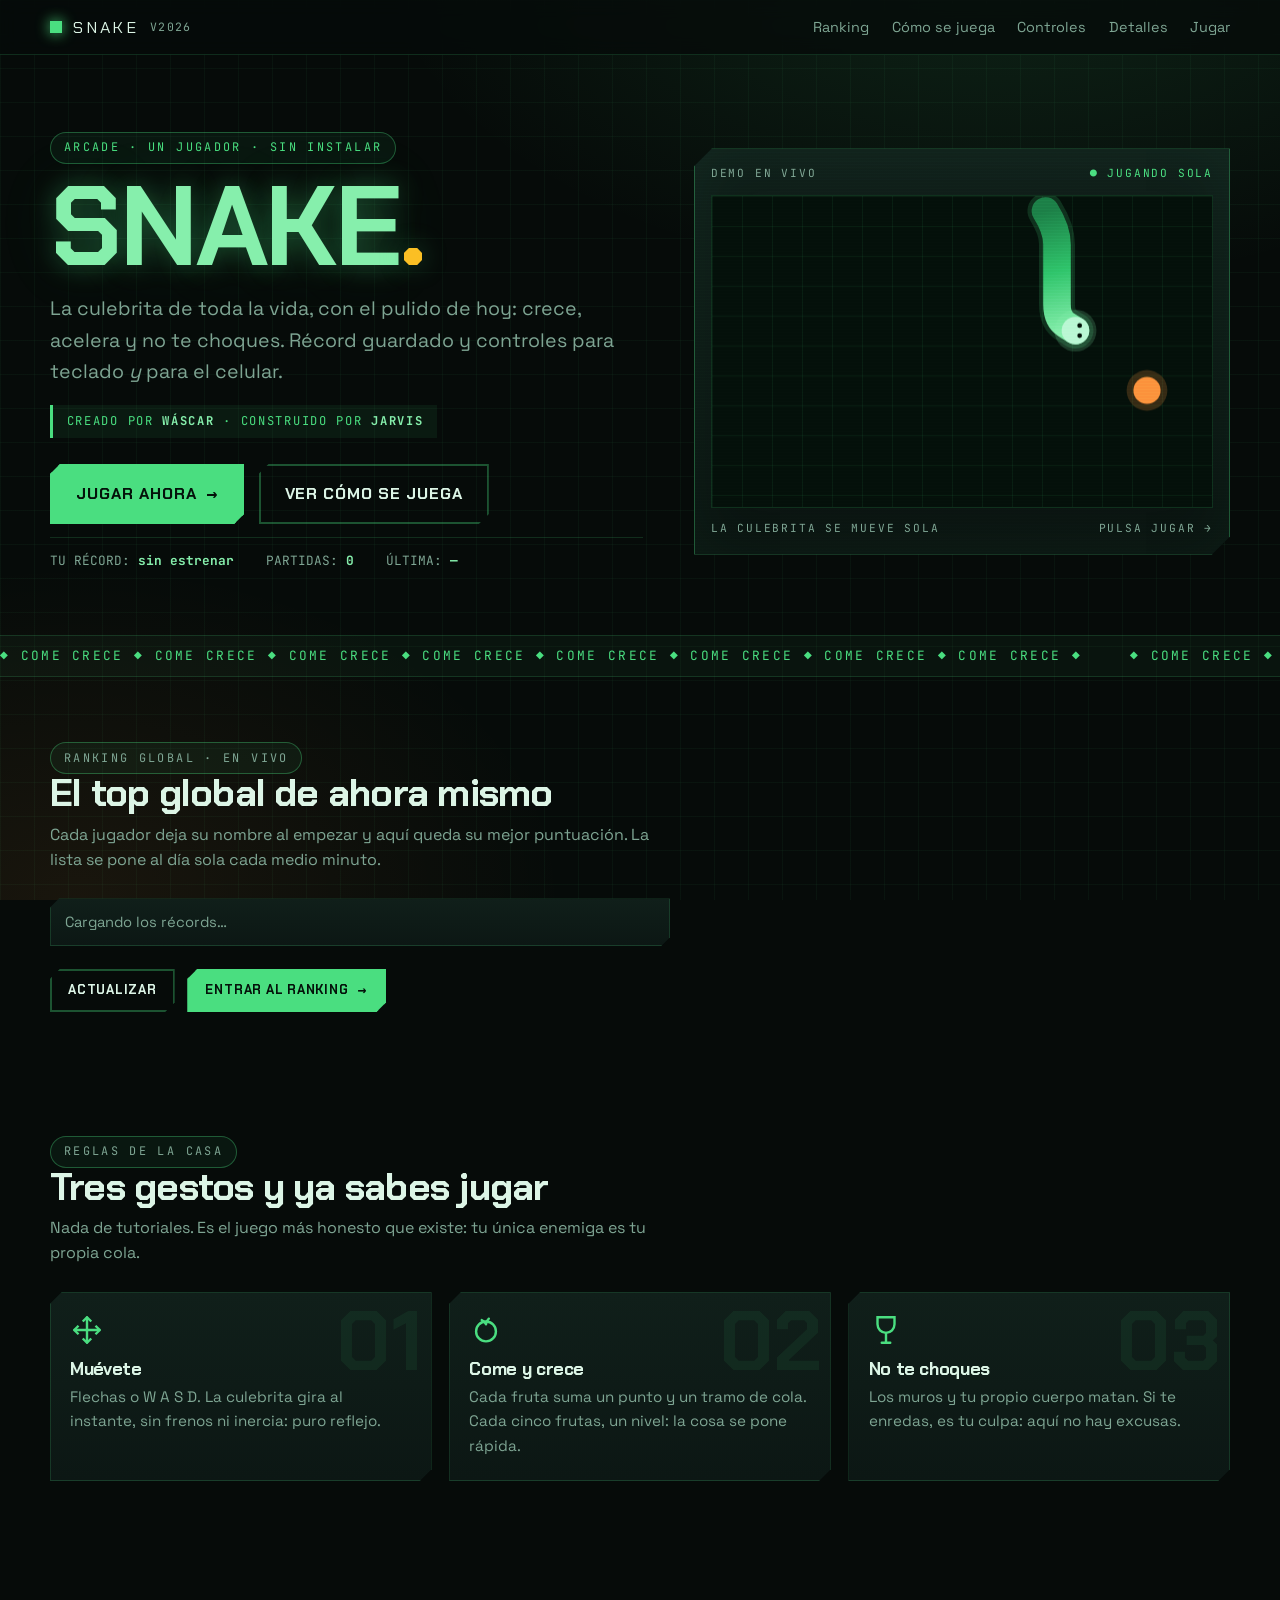
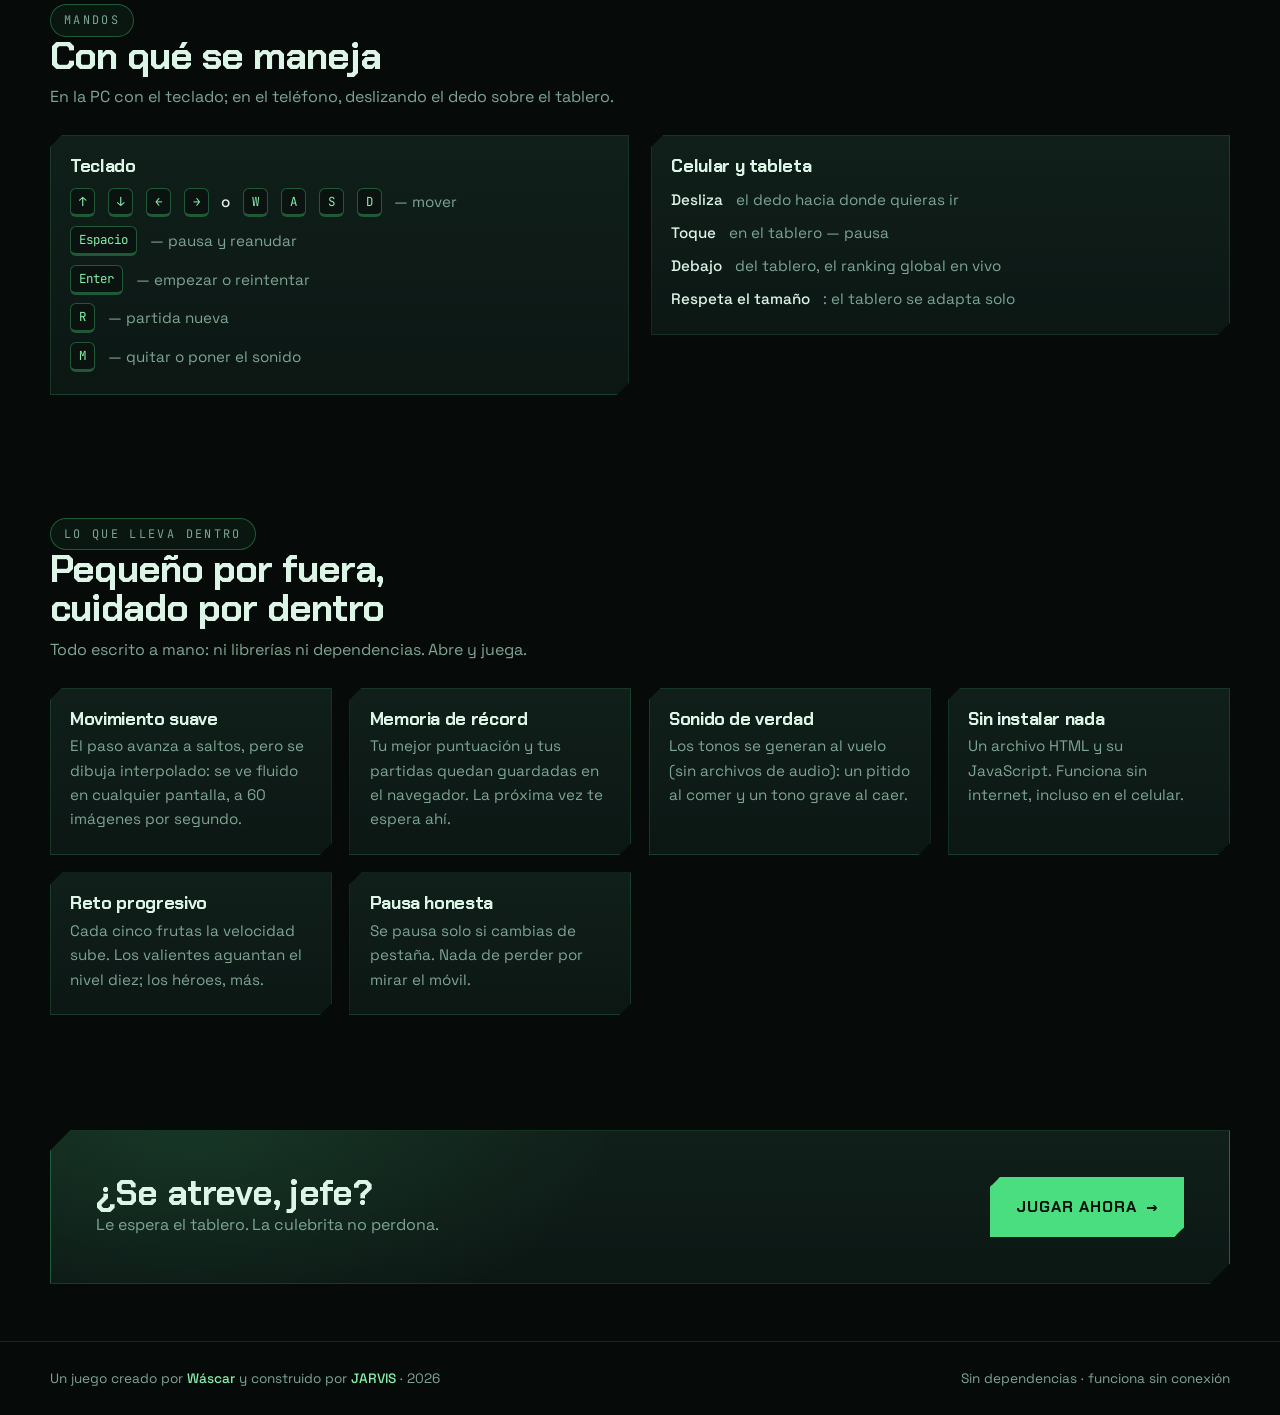
==== commit c43ea113: "Sello de version v7 para que los navegadores traigan el ranking al dia" ====
--- a/index.html
+++ b/index.html
@@ -9,7 +9,7 @@
 <link rel="preconnect" href="https://fonts.googleapis.com">
 <link rel="preconnect" href="https://fonts.gstatic.com" crossorigin>
 <link href="https://fonts.googleapis.com/css2?family=Chakra+Petch:wght@600;700&family=Space+Grotesk:wght@400;500;700&family=JetBrains+Mono:wght@400;700&display=swap" rel="stylesheet">
-<link rel="stylesheet" href="css/estilos.css?v=6">
+<link rel="stylesheet" href="css/estilos.css?v=7">
 <link rel="icon" href="data:image/svg+xml,<svg xmlns='http://www.w3.org/2000/svg' viewBox='0 0 100 100'><text y='.9em' font-size='90'>🐍</text></svg>">
 </head>
 <body>
@@ -220,7 +220,7 @@
   </div>
 </footer>
 
-<script src="js/ranking.js?v=6" defer></script>
-<script src="js/demo.js?v=6" defer></script>
+<script src="js/ranking.js?v=7" defer></script>
+<script src="js/demo.js?v=7" defer></script>
 </body>
 </html>
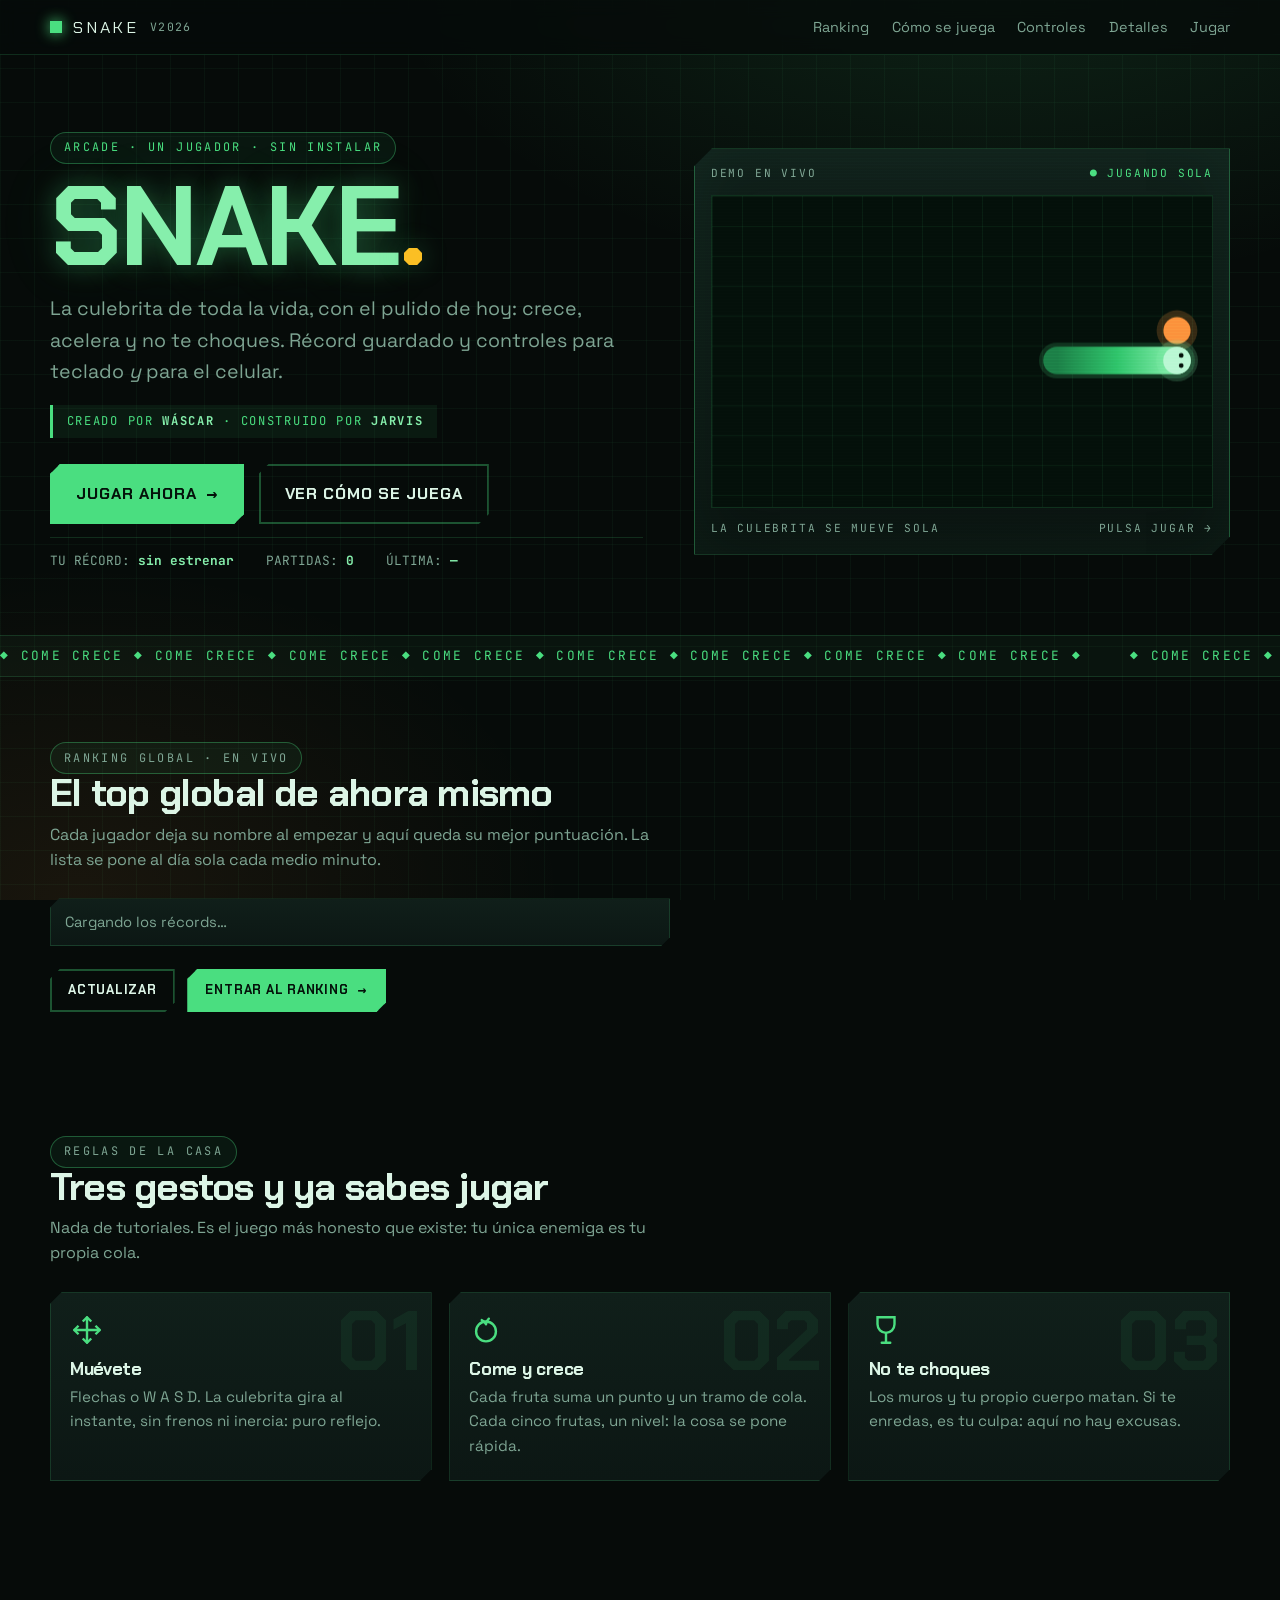
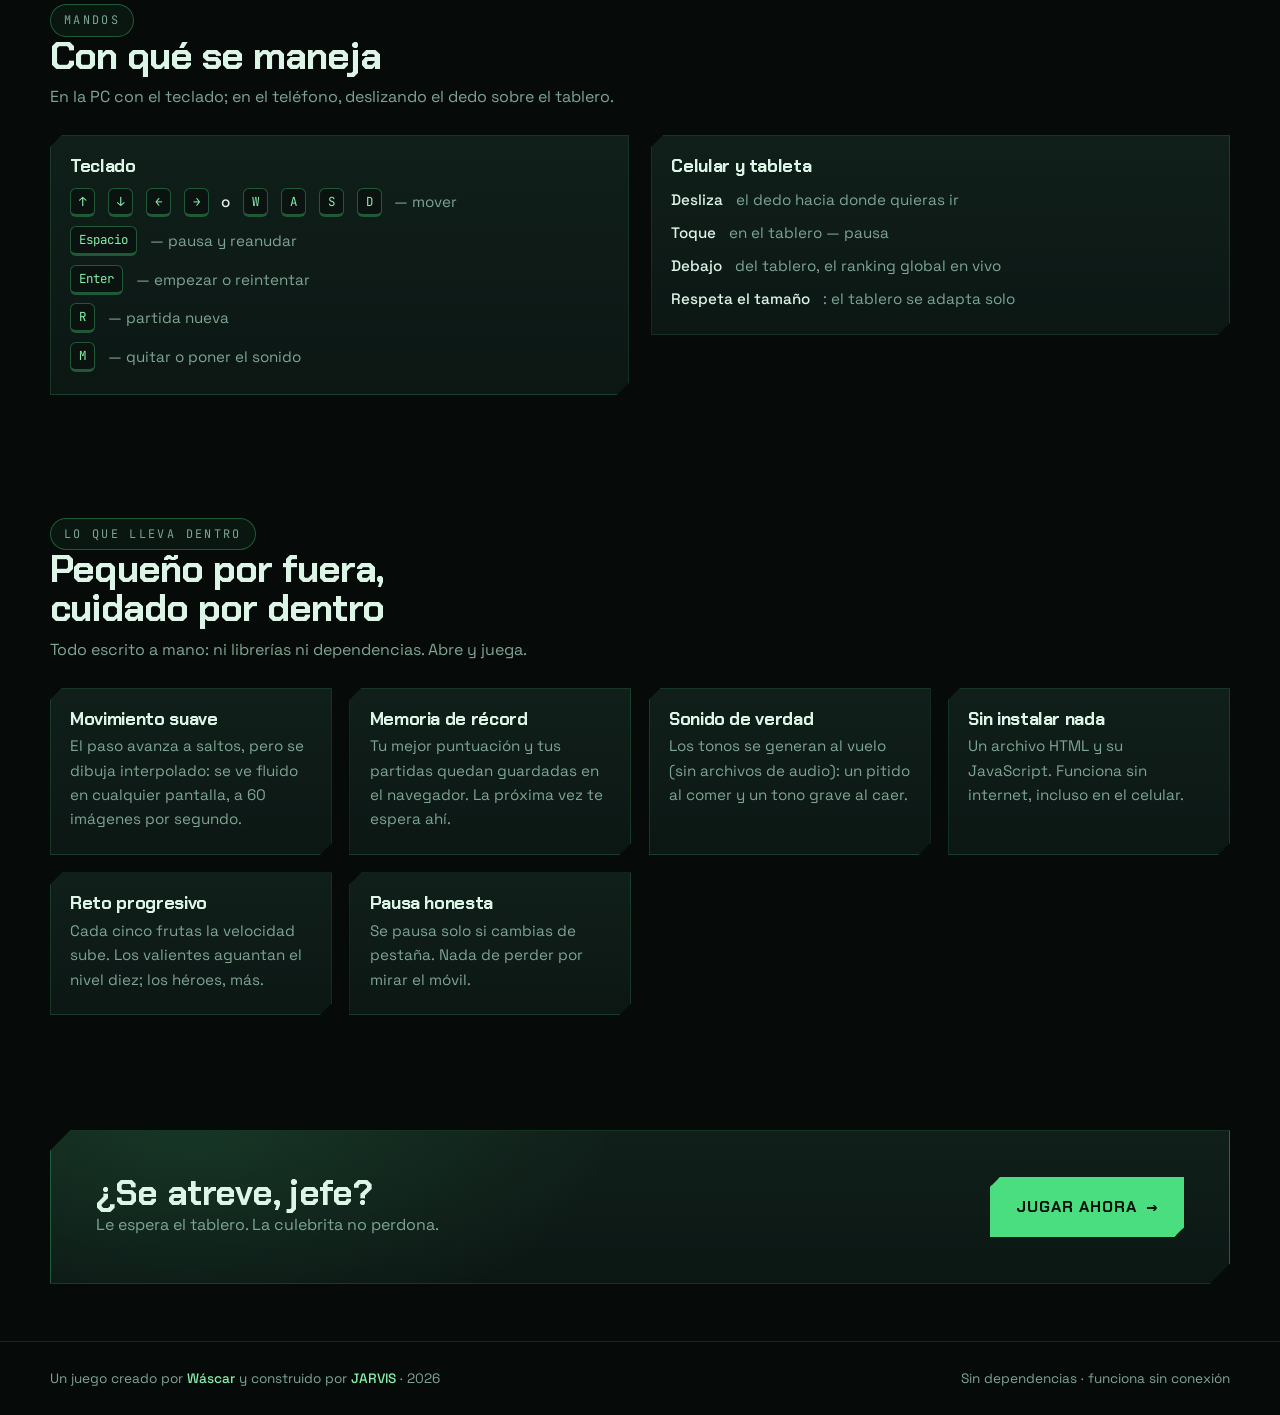
==== commit 495d9993: "El logo SNAKE de la barra y el titulo de la portada llevan a la pagina principal" ====
--- a/index.html
+++ b/index.html
@@ -9,14 +9,14 @@
 <link rel="preconnect" href="https://fonts.googleapis.com">
 <link rel="preconnect" href="https://fonts.gstatic.com" crossorigin>
 <link href="https://fonts.googleapis.com/css2?family=Chakra+Petch:wght@600;700&family=Space+Grotesk:wght@400;500;700&family=JetBrains+Mono:wght@400;700&display=swap" rel="stylesheet">
-<link rel="stylesheet" href="css/estilos.css?v=7">
+<link rel="stylesheet" href="css/estilos.css?v=8">
 <link rel="icon" href="data:image/svg+xml,<svg xmlns='http://www.w3.org/2000/svg' viewBox='0 0 100 100'><text y='.9em' font-size='90'>🐍</text></svg>">
 </head>
 <body>
 
 <header class="barra">
   <div class="envoltura barra-interna">
-    <p class="marca"><span class="punto" aria-hidden="true"></span> SNAKE <span style="color:var(--tenue);font-family:var(--mono);font-size:.72rem;letter-spacing:.12em">v2026</span></p>
+      <a class="marca" href="index.html" title="SNAKE · página principal"><span class="punto" aria-hidden="true"></span> SNAKE <span style="color:var(--tenue);font-family:var(--mono);font-size:.72rem;letter-spacing:.12em">v2026</span></a>
     <nav aria-label="Secciones">
       <a href="#records">Ranking</a>
       <a href="#como">Cómo se juega</a>
@@ -32,7 +32,7 @@
   <section class="envoltura heroe">
     <div class="aparece">
       <p class="etiqueta">Arcade · un jugador · sin instalar</p>
-      <h1 class="titulo-grande">SNAKE<span>.</span></h1>
+      <h1 class="titulo-grande"><a href="index.html" title="SNAKE · página principal">SNAKE<span>.</span></a></h1>
       <p class="bajada">
         La culebrita de toda la vida, con el pulido de hoy: crece, acelera y no te
         choques. Récord guardado y controles para teclado <em>y</em> para el celular.
@@ -220,7 +220,7 @@
   </div>
 </footer>
 
-<script src="js/ranking.js?v=7" defer></script>
-<script src="js/demo.js?v=7" defer></script>
+<script src="js/ranking.js?v=8" defer></script>
+<script src="js/demo.js?v=8" defer></script>
 </body>
 </html>
--- a/css/estilos.css
+++ b/css/estilos.css
@@ -116,6 +116,15 @@
     animation: latido 2.4s ease-in-out infinite;
   }
 
+  /* La marca es un enlace (orden del jefe, 16/09/2026): al pulsarla, a la
+     página principal. Mismo aspecto, pero se nota que se puede pulsar. */
+  a.marca { color: inherit; text-decoration: none; transition: color .18s ease; }
+  a.marca:hover, a.marca:focus-visible { color: var(--fosforo); }
+  a.marca:hover .punto { box-shadow: 0 0 24px var(--fosforo); }
+  .titulo-grande a { color: inherit; text-decoration: none; }
+  .titulo-grande a:hover { text-shadow: 0 0 42px rgba(74, 222, 128, .5); }
+  .titulo-grande a:focus-visible { outline: 2px solid var(--fosforo); outline-offset: .1em; }
+
   .barra nav { display: flex; gap: 1.4rem; font-size: .9rem; color: var(--tenue); }
   .barra nav a { transition: color .18s ease; }
   .barra nav a:hover { color: var(--fosforo); }
